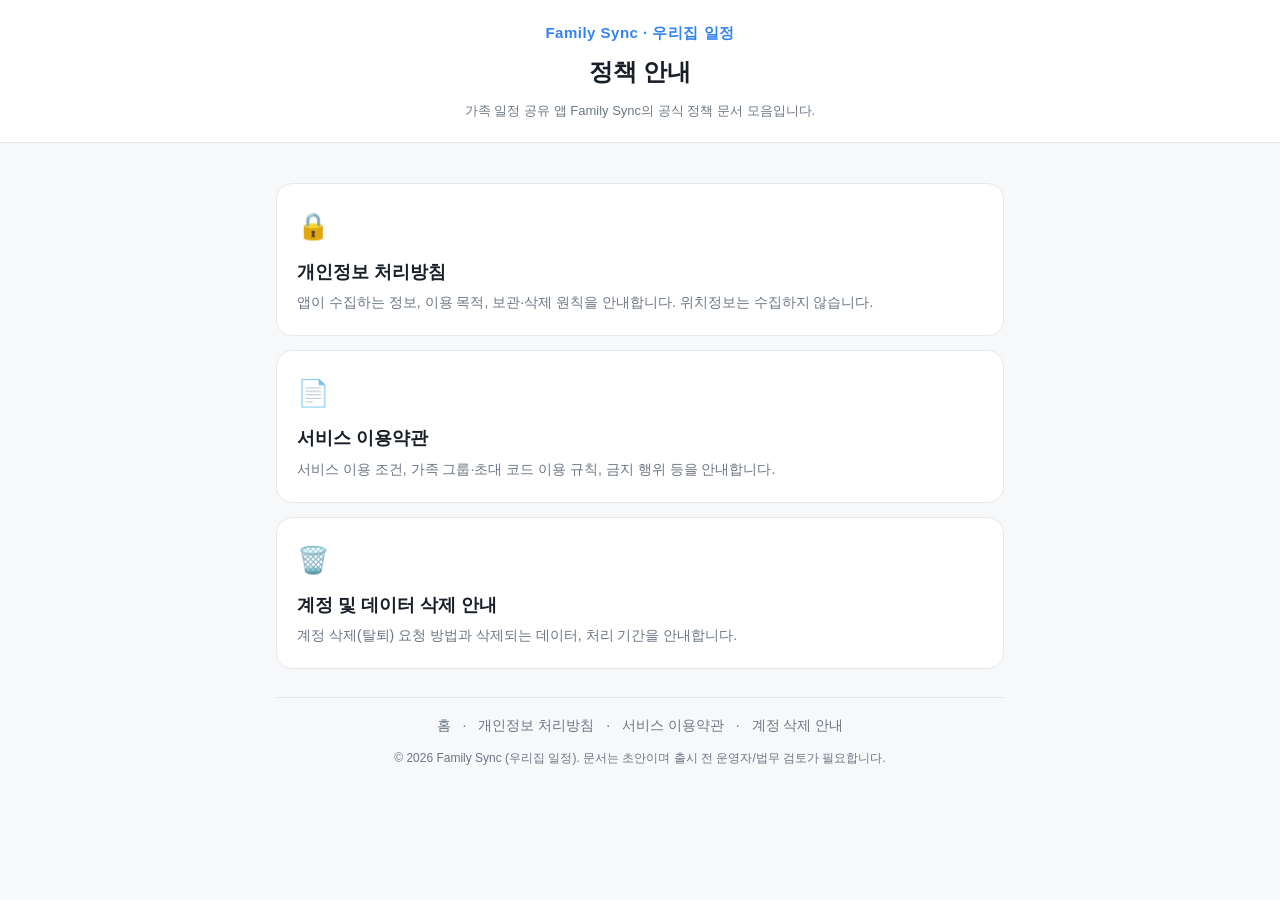
==== index.html @ a1e95046 "Add Family Sync policy pages - 개인정보 처리방침 / 서비스 이용약관 / 계정 삭제 안내 (md + html) - GitHub Pages용 index.htm" ====
<!DOCTYPE html>
<html lang="ko">
<head>
<meta charset="utf-8">
<meta name="viewport" content="width=device-width, initial-scale=1">
<title>Family Sync (우리집 일정) 정책 안내</title>
<link rel="stylesheet" href="assets/style.css">
</head>
<body>
<header class="site">
  <div class="brand">Family Sync · 우리집 일정</div>
  <h1>정책 안내</h1>
  <div class="meta">가족 일정 공유 앱 Family Sync의 공식 정책 문서 모음입니다.</div>
</header>

<div class="container">
  <div class="cards">
    <a class="card" href="privacy-policy.html">
      <div class="icon">🔒</div>
      <h2>개인정보 처리방침</h2>
      <p>앱이 수집하는 정보, 이용 목적, 보관·삭제 원칙을 안내합니다. 위치정보는 수집하지 않습니다.</p>
    </a>
    <a class="card" href="terms-of-service.html">
      <div class="icon">📄</div>
      <h2>서비스 이용약관</h2>
      <p>서비스 이용 조건, 가족 그룹·초대 코드 이용 규칙, 금지 행위 등을 안내합니다.</p>
    </a>
    <a class="card" href="account-deletion.html">
      <div class="icon">🗑️</div>
      <h2>계정 및 데이터 삭제 안내</h2>
      <p>계정 삭제(탈퇴) 요청 방법과 삭제되는 데이터, 처리 기간을 안내합니다.</p>
    </a>
  </div>

  <footer class="site">
    <nav>
      <a href="index.html">홈</a> ·
      <a href="privacy-policy.html">개인정보 처리방침</a> ·
      <a href="terms-of-service.html">서비스 이용약관</a> ·
      <a href="account-deletion.html">계정 삭제 안내</a>
    </nav>
    <div class="copyright">© 2026 Family Sync (우리집 일정). 문서는 초안이며 출시 전 운영자/법무 검토가 필요합니다.</div>
  </footer>
</div>
</body>
</html>
---- assets/style.css ----
:root {
  --primary: #3182f6;
  --text: #191f28;
  --text-sub: #6b7684;
  --divider: #e5e8eb;
  --bg: #f7f8fa;
  --surface: #ffffff;
  --danger: #c62828;
}

* { box-sizing: border-box; margin: 0; padding: 0; }

body {
  font-family: "Apple SD Gothic Neo", "Noto Sans KR", "Malgun Gothic", sans-serif;
  background: var(--bg);
  color: var(--text);
  line-height: 1.7;
  font-size: 16px;
  -webkit-text-size-adjust: 100%;
}

.container {
  max-width: 760px;
  margin: 0 auto;
  padding: 20px 16px 48px;
}

header.site {
  background: var(--surface);
  border-bottom: 1px solid var(--divider);
  padding: 20px 16px;
  text-align: center;
}
header.site .brand {
  font-size: 15px;
  color: var(--primary);
  font-weight: 700;
  letter-spacing: 0.5px;
}
header.site h1 {
  font-size: 24px;
  margin-top: 6px;
  font-weight: 700;
}
header.site .meta {
  margin-top: 8px;
  font-size: 13px;
  color: var(--text-sub);
}

main.doc {
  background: var(--surface);
  border: 1px solid var(--divider);
  border-radius: 16px;
  padding: 28px 22px;
  margin-top: 20px;
}

main.doc h2 {
  font-size: 19px;
  margin: 32px 0 10px;
  padding-top: 8px;
  border-top: 1px solid var(--divider);
}
main.doc h2:first-child { margin-top: 0; border-top: none; padding-top: 0; }
main.doc h3 { font-size: 16px; margin: 20px 0 8px; }
main.doc p { margin: 10px 0; }
main.doc ul, main.doc ol { margin: 10px 0 10px 22px; }
main.doc li { margin: 4px 0; }

main.doc table {
  width: 100%;
  border-collapse: collapse;
  margin: 12px 0;
  font-size: 14px;
}
main.doc th, main.doc td {
  border: 1px solid var(--divider);
  padding: 8px 10px;
  text-align: left;
  vertical-align: top;
}
main.doc th { background: var(--bg); font-weight: 600; }
.table-wrap { overflow-x: auto; }

main.doc a { color: var(--primary); }
main.doc blockquote {
  margin: 16px 0;
  padding: 12px 14px;
  background: #fff8e6;
  border-left: 4px solid #e6a700;
  border-radius: 6px;
  font-size: 14px;
  color: #5c4a00;
}
.todo { color: var(--danger); font-weight: 600; }

/* index cards */
.cards { display: grid; gap: 14px; margin-top: 20px; }
.card {
  display: block;
  background: var(--surface);
  border: 1px solid var(--divider);
  border-radius: 16px;
  padding: 20px;
  text-decoration: none;
  color: var(--text);
}
.card:hover { border-color: var(--primary); }
.card .icon { font-size: 26px; }
.card h2 { font-size: 18px; margin: 8px 0 4px; }
.card p { font-size: 14px; color: var(--text-sub); }

footer.site {
  margin-top: 28px;
  padding-top: 16px;
  border-top: 1px solid var(--divider);
  font-size: 14px;
  color: var(--text-sub);
  text-align: center;
}
footer.site nav a {
  color: var(--text-sub);
  text-decoration: none;
  margin: 0 8px;
}
footer.site nav a:hover { color: var(--primary); }
footer.site .copyright { margin-top: 10px; font-size: 12px; }

@media (max-width: 480px) {
  body { font-size: 15px; }
  main.doc { padding: 20px 14px; }
  header.site h1 { font-size: 21px; }
}
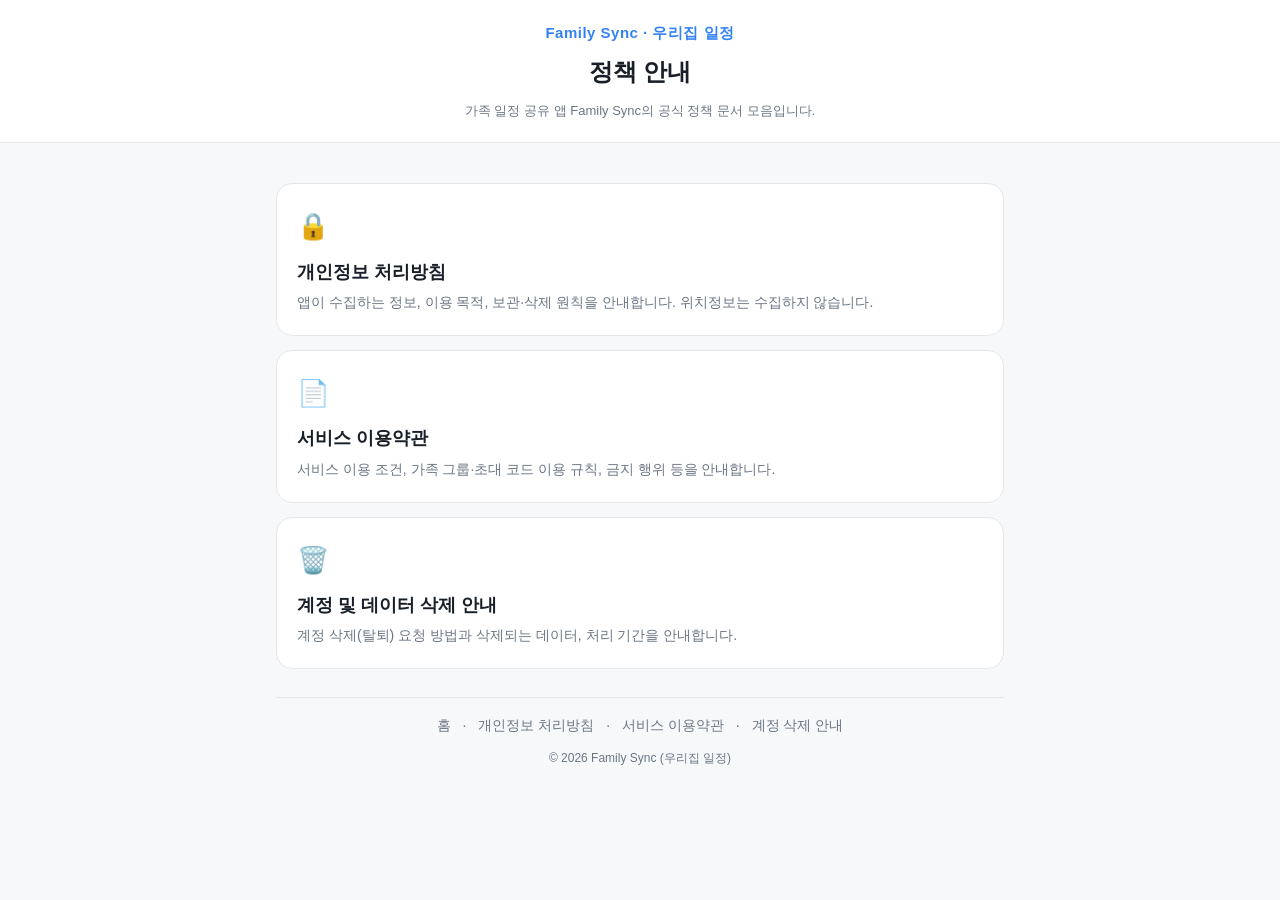
==== commit b18f2e8c: "docs: v1.1 — align policies with app features (device calendar, backup, Apple OAuth, 30-day one-stop" ====
--- a/index.html
+++ b/index.html
@@ -39,7 +39,7 @@
       <a href="terms-of-service.html">서비스 이용약관</a> ·
       <a href="account-deletion.html">계정 삭제 안내</a>
     </nav>
-    <div class="copyright">© 2026 Family Sync (우리집 일정). 문서는 초안이며 출시 전 운영자/법무 검토가 필요합니다.</div>
+    <div class="copyright">© 2026 Family Sync (우리집 일정)</div>
   </footer>
 </div>
 </body>
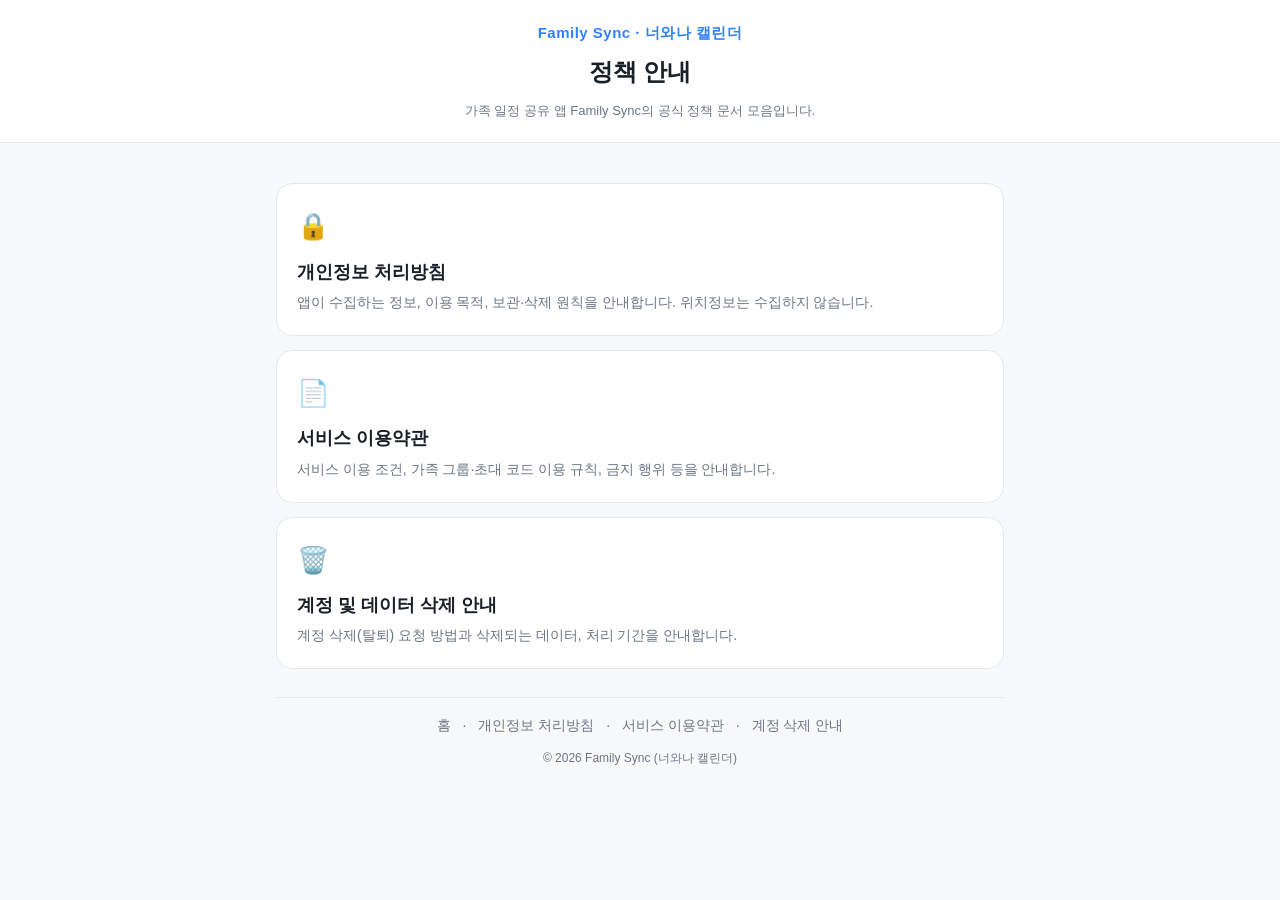
==== commit 19d8074f: "docs: 구독 관리 수집 항목 반영 및 앱 표시 이름 정정 - 개인정보 처리방침 2-5에 구독 관리 수집 항목 추가   (서비스명·요금제·금액·통화·결제일·상태·메모, 카드/계좌" ====
--- a/index.html
+++ b/index.html
@@ -3,12 +3,12 @@
 <head>
 <meta charset="utf-8">
 <meta name="viewport" content="width=device-width, initial-scale=1">
-<title>Family Sync (우리집 일정) 정책 안내</title>
+<title>Family Sync (너와나 캘린더) 정책 안내</title>
 <link rel="stylesheet" href="assets/style.css">
 </head>
 <body>
 <header class="site">
-  <div class="brand">Family Sync · 우리집 일정</div>
+  <div class="brand">Family Sync · 너와나 캘린더</div>
   <h1>정책 안내</h1>
   <div class="meta">가족 일정 공유 앱 Family Sync의 공식 정책 문서 모음입니다.</div>
 </header>
@@ -39,7 +39,7 @@
       <a href="terms-of-service.html">서비스 이용약관</a> ·
       <a href="account-deletion.html">계정 삭제 안내</a>
     </nav>
-    <div class="copyright">© 2026 Family Sync (우리집 일정)</div>
+    <div class="copyright">© 2026 Family Sync (너와나 캘린더)</div>
   </footer>
 </div>
 </body>
